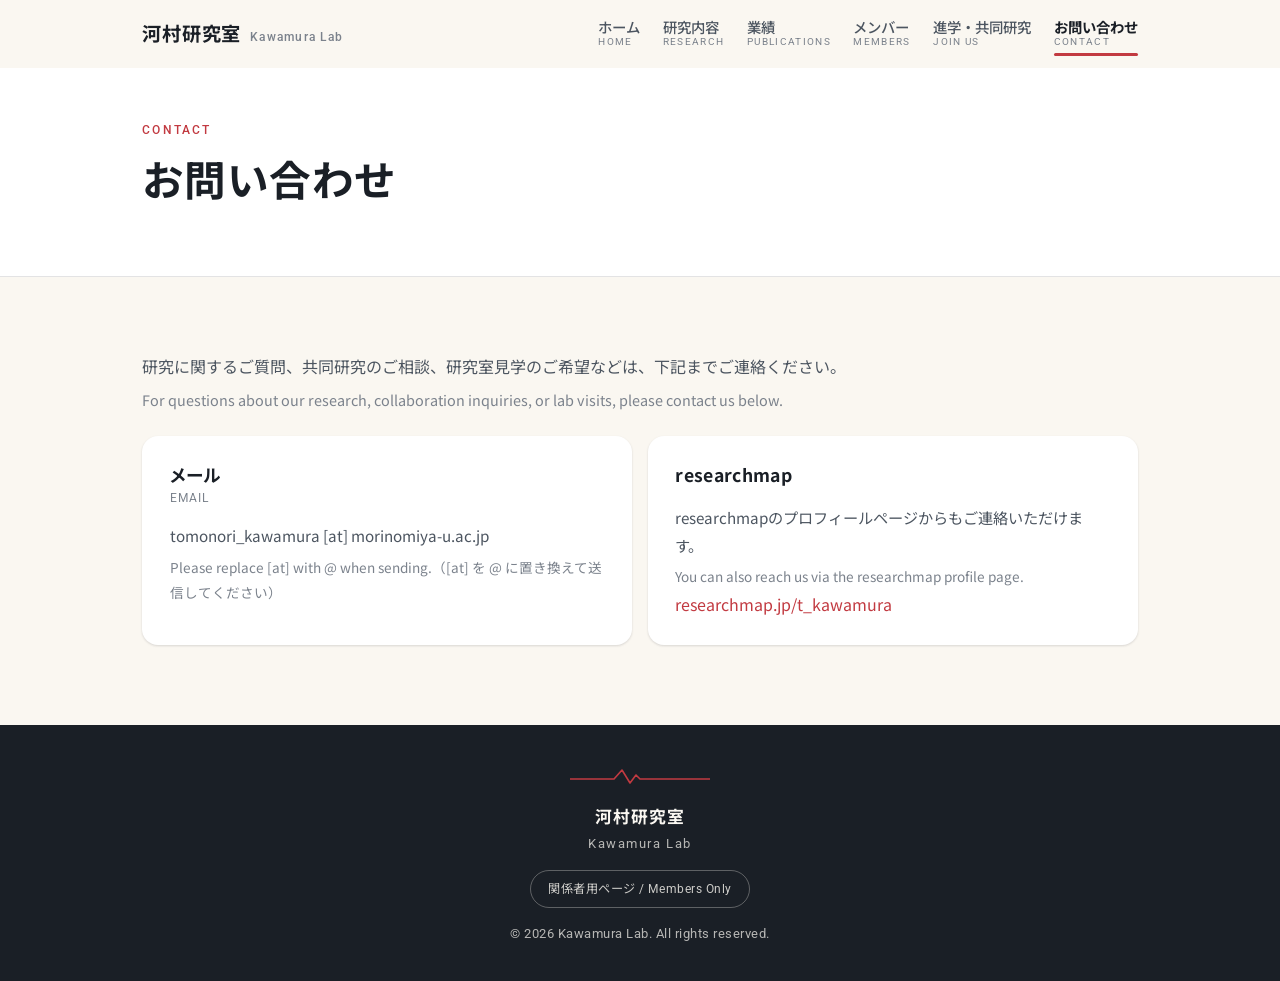
==== contact.html @ 12629606 "お問い合わせ先のメールアドレスを変更" ====
<!DOCTYPE html>
<html lang="ja">
<head>
  <meta charset="UTF-8">
  <meta name="viewport" content="width=device-width, initial-scale=1.0">
  <title>お問い合わせ | 河村研究室 Kawamura Lab</title>
  <meta name="description" content="河村研究室へのお問い合わせ。Contact information for Kawamura Lab.">
  <link rel="icon" type="image/svg+xml" href="assets/favicon.svg">
  <link rel="preconnect" href="https://fonts.googleapis.com">
  <link rel="preconnect" href="https://fonts.gstatic.com" crossorigin>
  <link href="https://fonts.googleapis.com/css2?family=Noto+Sans+JP:wght@400;500;700&family=Roboto:wght@400;500;700&display=swap" rel="stylesheet">
  <link rel="stylesheet" href="css/style.css">
  <script defer src="js/site.js"></script>
</head>
<body>

<header class="site-header">
  <div class="header-inner">
    <a class="brand" href="index.html">
      <span class="brand-ja">河村研究室</span>
      <span class="brand-en">Kawamura Lab</span>
    </a>
    <nav class="site-nav">
      <ul>
        <li><a href="index.html">ホーム<span class="nav-en">Home</span></a></li>
        <li><a href="research.html">研究内容<span class="nav-en">Research</span></a></li>
        <li><a href="publications.html">業績<span class="nav-en">Publications</span></a></li>
        <li><a href="members.html">メンバー<span class="nav-en">Members</span></a></li>
        <li><a href="join.html">進学・共同研究<span class="nav-en">Join Us</span></a></li>
        <li><a href="contact.html" class="active">お問い合わせ<span class="nav-en">Contact</span></a></li>
      </ul>
    </nav>
  </div>
</header>

<div class="page-title">
  <p class="page-en">Contact</p>
  <h1>お問い合わせ</h1>
  <svg class="beat" width="44" height="16" viewBox="0 0 44 16" aria-hidden="true">
    <polyline points="1,11 12,11 17,3 23,14 27,7 30,11 43,11" fill="none" stroke="currentColor" stroke-width="1.8" stroke-linecap="round" stroke-linejoin="round"/>
  </svg>
</div>

<main>

  <section class="section">
    <div class="reveal">
      <p class="ja">研究に関するご質問、共同研究のご相談、研究室見学のご希望などは、下記までご連絡ください。</p>
      <p class="en">For questions about our research, collaboration inquiries, or lab visits, please contact us below.</p>
    </div>

    <div class="duo stagger">
      <div>
        <h3>メール<span class="card-en">Email</span></h3>
        <p class="ja">tomonori_kawamura [at] morinomiya-u.ac.jp</p>
        <p class="en">Please replace [at] with @ when sending.（[at] を @ に置き換えて送信してください）</p>
      </div>
      <div>
        <h3>researchmap</h3>
        <p class="ja">researchmapのプロフィールページからもご連絡いただけます。</p>
        <p class="en">You can also reach us via the researchmap profile page.</p>
        <p><a href="https://researchmap.jp/t_kawamura" target="_blank" rel="noopener">researchmap.jp/t_kawamura</a></p>
      </div>
    </div>
  </section>

</main>

<footer class="site-footer">
  <svg class="f-ecg" width="140" height="20" viewBox="0 0 140 20" aria-hidden="true">
    <polyline points="0,13 44,13 52,4 60,17 66,9 70,13 140,13" fill="none" stroke="currentColor" stroke-width="1.6" stroke-linecap="round" stroke-linejoin="round"/>
  </svg>
  <div class="footer-name">河村研究室</div>
  <div class="footer-en">Kawamura Lab</div>
  <a class="footer-private" href="private.html">関係者用ページ / Members Only</a>
  <div>&copy; 2026 Kawamura Lab. All rights reserved.</div>
</footer>

</body>
</html>
---- css/style.css ----
/* ==========================================================
   Kawamura Lab — フラットマテリアルデザイン
   フォント: ゴシック体（Zen Kaku Gothic New / Noto Sans JP）
   配色は従来のまま（生成り紙色・墨色・紅）
   ========================================================== */

:root {
  /* ---- 配色（変更なし） ---- */
  --paper: #faf7f1;        /* ページ背景 */
  --surface: #ffffff;      /* カード面 */
  --surface-2: #f3efe6;    /* 一段沈んだ面 */
  --ink: #1a1f26;          /* 基本の文字 */
  --ink-2: #4c5560;        /* 二次テキスト */
  --mute: #7b828c;         /* 英語併記・キャプション */
  --line: rgba(26, 31, 38, 0.12);
  --beni: #c23a41;         /* アクセント（紅） */
  --beni-soft: rgba(194, 58, 65, 0.08);
  --on-beni: #ffffff;
  --maxw: 1040px;

  /* ---- 書体（ヒラギノ角ゴシック優先。Windows等では Noto Sans JP / Roboto に自動でフォールバック） ---- */
  --gothic: "Hiragino Kaku Gothic ProN", "Hiragino Sans", "Noto Sans JP", "Yu Gothic Medium", "Yu Gothic", "Meiryo", sans-serif;
  --body: "Hiragino Kaku Gothic ProN", "Hiragino Sans", "Noto Sans JP", "Yu Gothic", "Meiryo", sans-serif;
  --latin: "Hiragino Kaku Gothic ProN", "Hiragino Sans", "Roboto", "Noto Sans JP", sans-serif;

  /* ---- 角丸 ---- */
  --r-s: 8px;
  --r-m: 12px;
  --r-l: 16px;
  --r-full: 999px;

  /* ---- エレベーション（影） ---- */
  --e1: 0 1px 2px rgba(26, 31, 38, 0.07), 0 1px 3px rgba(26, 31, 38, 0.08);
  --e2: 0 2px 6px rgba(26, 31, 38, 0.09), 0 1px 2px rgba(26, 31, 38, 0.06);
  --e3: 0 8px 20px rgba(26, 31, 38, 0.12), 0 2px 6px rgba(26, 31, 38, 0.07);

  /* ---- モーション ---- */
  --ease: cubic-bezier(0.2, 0, 0, 1);
  --ease-out: cubic-bezier(0, 0, 0, 1);
  --d1: 0.18s;
  --d2: 0.3s;
  --d3: 0.45s;
}

* { margin: 0; padding: 0; box-sizing: border-box; }

html { scroll-behavior: smooth; color-scheme: light dark; }

body {
  font-family: var(--body);
  color: var(--ink);
  background: var(--paper);
  line-height: 1.85;
  font-size: 16px;
  -webkit-font-smoothing: antialiased;
}

img { max-width: 100%; display: block; }

a { color: var(--beni); text-decoration: none; }
a:hover { text-decoration: underline; text-underline-offset: 4px; }

::selection { background: var(--beni); color: var(--on-beni); }

h1, h2, h3 {
  font-family: var(--gothic);
  font-weight: 700;
  font-feature-settings: "palt" 1;
  letter-spacing: 0.02em;
  line-height: 1.5;
}

/* 英語ラベル（小さな大文字ラベル） */
.label-en {
  font-family: var(--latin);
  font-size: 0.7rem;
  font-weight: 500;
  letter-spacing: 0.14em;
  text-transform: uppercase;
  color: var(--mute);
}

/* ==========================================================
   モーション
   ========================================================== */

/* 画面内に入ったら浮き上がる */
html.js .reveal {
  opacity: 0;
  transform: translateY(18px);
  transition: opacity 0.6s var(--ease), transform 0.6s var(--ease);
}
html.js .reveal.on { opacity: 1; transform: none; }

/* 子要素を順番に表示（遅延はJSが設定） */
html.js .stagger > * {
  opacity: 0;
  transform: translateY(18px);
  transition: opacity 0.55s var(--ease), transform 0.55s var(--ease);
}
html.js .stagger.on > * { opacity: 1; transform: none; }

/* リップル（クリック時の波紋） */
.ripple-host { position: relative; overflow: hidden; }
.ripple {
  position: absolute;
  border-radius: 50%;
  background: currentColor;
  opacity: 0.16;
  transform: scale(0);
  pointer-events: none;
  animation: ripple 0.6s var(--ease-out) forwards;
}
@keyframes ripple { to { transform: scale(2.6); opacity: 0; } }

@keyframes rise { from { opacity: 0; transform: translateY(20px); } to { opacity: 1; transform: none; } }
@keyframes fade { from { opacity: 0; } to { opacity: 1; } }
@keyframes pop { 0% { transform: scale(0.7); opacity: 0; } 60% { transform: scale(1.06); } 100% { transform: scale(1); opacity: 1; } }
@keyframes shake {
  10%, 90% { transform: translateX(-2px); }
  20%, 80% { transform: translateX(4px); }
  30%, 50%, 70% { transform: translateX(-7px); }
  40%, 60% { transform: translateX(7px); }
}

@media (prefers-reduced-motion: reduce) {
  html { scroll-behavior: auto; }
  html.js .reveal, html.js .stagger > * { opacity: 1; transform: none; transition: none; }
  .ecg-path { animation: none !important; stroke-dashoffset: 0 !important; }
  .ecg-dot { animation: none !important; opacity: 1 !important; }
  .ecg-ring { display: none; }
  .ripple { display: none; }
  *, *::before, *::after { animation-duration: 0.001s !important; }
}

/* ==========================================================
   アプリバー（ヘッダー）
   ========================================================== */
.site-header {
  position: sticky;
  top: 0;
  z-index: 100;
  background: var(--paper);
  transition: box-shadow var(--d2) var(--ease), background var(--d2) var(--ease);
}
.site-header.scrolled {
  box-shadow: var(--e2);
  background: color-mix(in srgb, var(--paper) 94%, transparent);
  backdrop-filter: blur(10px);
  -webkit-backdrop-filter: blur(10px);
}

.header-inner {
  max-width: var(--maxw);
  margin: 0 auto;
  padding: 0.8rem 1.4rem;
  display: flex;
  align-items: center;
  justify-content: space-between;
  gap: 1rem;
  flex-wrap: wrap;
}

.brand { display: flex; align-items: baseline; gap: 0.55rem; text-decoration: none; }
.brand:hover { text-decoration: none; }
.brand .brand-ja {
  font-family: var(--gothic);
  font-weight: 700;
  font-size: 1.2rem;
  color: var(--ink);
  letter-spacing: 0.04em;
}
.brand .brand-en {
  font-family: var(--latin);
  font-size: 0.78rem;
  font-weight: 500;
  letter-spacing: 0.1em;
  color: var(--mute);
}

.site-nav ul { display: flex; gap: 1.4rem; list-style: none; flex-wrap: wrap; }

.site-nav a {
  position: relative;
  display: block;
  color: var(--ink-2);
  font-size: 0.9rem;
  font-weight: 500;
  text-decoration: none;
  line-height: 1.35;
  padding: 0.25rem 0 0.4rem;
}
.site-nav a .nav-en {
  display: block;
  font-family: var(--latin);
  font-size: 0.6rem;
  font-weight: 400;
  color: var(--mute);
  letter-spacing: 0.14em;
  text-transform: uppercase;
}
.site-nav a::after {
  content: "";
  position: absolute;
  left: 0; right: 0; bottom: 0;
  height: 2.5px;
  border-radius: 2px;
  background: var(--beni);
  transform: scaleX(0);
  transition: transform var(--d2) var(--ease);
}
.site-nav a:hover { color: var(--beni); }
.site-nav a:hover::after { transform: scaleX(1); }
.site-nav a.active { color: var(--ink); font-weight: 700; }
.site-nav a.active::after { transform: scaleX(1); }

/* ==========================================================
   ヒーロー（トップページ）
   ========================================================== */
.hero {
  max-width: var(--maxw);
  margin: 0 auto;
  padding: 5rem 1.4rem 0;
}

.hero-kicker {
  font-family: var(--latin);
  font-size: 0.75rem;
  font-weight: 500;
  letter-spacing: 0.2em;
  text-transform: uppercase;
  color: var(--beni);
}

.hero h1 {
  font-size: clamp(2.4rem, 6.5vw, 4rem);
  line-height: 1.25;
  margin-top: 1.2rem;
  letter-spacing: 0.04em;
}

.hero .hero-echo {
  font-family: var(--latin);
  font-size: clamp(1rem, 2vw, 1.2rem);
  font-weight: 500;
  letter-spacing: 0.08em;
  color: var(--mute);
  margin-top: 0.5rem;
}

.hero .lead-ja { max-width: 42em; margin-top: 2rem; font-size: 1.02rem; color: var(--ink-2); }
.hero .lead-en { max-width: 46em; margin-top: 0.5rem; font-size: 0.9rem; color: var(--mute); }

/* 心電図ライン */
.ecg-wrap { max-width: var(--maxw); margin: 3rem auto 0; padding: 0 1.4rem; }
.ecg { width: 100%; height: auto; display: block; }
.ecg-path {
  stroke: var(--beni);
  stroke-width: 2.4;
  fill: none;
  stroke-linecap: round;
  stroke-linejoin: round;
  stroke-dasharray: 1;
  stroke-dashoffset: 1;
  animation: ecg-draw 2.8s cubic-bezier(0.4, 0, 0.2, 1) 0.5s forwards;
}
@keyframes ecg-draw { to { stroke-dashoffset: 0; } }
.ecg-dot { fill: var(--beni); opacity: 0; animation: fade 0.5s ease 3.2s forwards; }
.ecg-ring {
  fill: none;
  stroke: var(--beni);
  stroke-width: 1.5;
  opacity: 0;
  animation: ring 2s ease-out 3.5s infinite;
}
@keyframes ring {
  0% { r: 4; opacity: 0.5; }
  70% { r: 16; opacity: 0; }
  100% { r: 16; opacity: 0; }
}

/* ==========================================================
   下層ページのタイトル
   ========================================================== */
.page-title {
  background: var(--surface);
  border-bottom: 1px solid var(--line);
}
.page-title > * { max-width: var(--maxw); margin-left: auto; margin-right: auto; padding-left: 1.4rem; padding-right: 1.4rem; }
.page-title .page-en {
  font-family: var(--latin);
  font-size: 0.72rem;
  font-weight: 500;
  letter-spacing: 0.18em;
  text-transform: uppercase;
  color: var(--beni);
  padding-top: 3.2rem;
  animation: fade 0.6s var(--ease) both;
}
.page-title h1 {
  font-size: clamp(1.8rem, 4.5vw, 2.6rem);
  margin-top: 0.4rem;
  animation: rise 0.6s var(--ease) 0.06s both;
}
.page-title .beat { padding-bottom: 2.6rem; padding-top: 1rem; animation: fade 0.6s var(--ease) 0.18s both; }

/* ==========================================================
   共通レイアウト
   ========================================================== */
main { max-width: var(--maxw); margin: 0 auto; padding: 0 1.4rem 5rem; }

.section { padding-top: 3.8rem; }

.sec-head { margin-bottom: 1.6rem; }
.sec-head .beat { display: block; }
.sec-head h2 { font-size: 1.5rem; margin-top: 0.6rem; }
.sec-head .sec-en {
  display: block;
  font-family: var(--latin);
  font-size: 0.72rem;
  font-weight: 500;
  letter-spacing: 0.14em;
  text-transform: uppercase;
  color: var(--mute);
  margin-top: 0.2rem;
}

.beat { color: var(--beni); }

/* 見出し左・本文右の2カラム */
.split { display: grid; grid-template-columns: 260px 1fr; gap: 2.4rem; align-items: start; }
.split .sec-head { margin-bottom: 0; }

/* 日英併記: .ja の直後に .en */
p.en, li .en, .en { color: var(--mute); font-size: 0.9em; }
p.ja + p.en { margin-top: 0.35rem; }
p.ja { margin-top: 0.9rem; color: var(--ink-2); }

/* ==========================================================
   マテリアルカード
   ========================================================== */
.m-card, .topic, .duo > div, .profile, .feature-list li {
  background: var(--surface);
  border-radius: var(--r-l);
  box-shadow: var(--e1);
  transition: box-shadow var(--d2) var(--ease), transform var(--d2) var(--ease);
}

/* ---- 番号付きカードリスト（ホーム） ---- */
.feature-list { list-style: none; counter-reset: feat; display: grid; gap: 1rem; }
.feature-list li { overflow: hidden; }
.feature-list li:hover { box-shadow: var(--e3); transform: translateY(-3px); }
.feature-list a {
  display: grid;
  grid-template-columns: 3.6rem 1fr auto;
  gap: 1.2rem;
  align-items: start;
  padding: 1.5rem 1.6rem;
  color: inherit;
  text-decoration: none;
}
.feature-list a:hover { text-decoration: none; }
.feature-list a::before {
  counter-increment: feat;
  content: counter(feat, decimal-leading-zero);
  font-family: var(--latin);
  font-size: 1.6rem;
  font-weight: 500;
  line-height: 1;
  color: var(--beni);
}
.feature-list h3 { font-size: 1.1rem; }
.feature-list .card-en {
  display: block;
  font-family: var(--latin);
  font-size: 0.72rem;
  font-weight: 400;
  letter-spacing: 0.1em;
  text-transform: uppercase;
  color: var(--mute);
  margin-top: 0.1rem;
}
.feature-list p.ja { font-size: 0.92rem; margin-top: 0.6rem; }
.feature-list p.en { font-size: 0.83rem; }
.feature-list .go {
  align-self: center;
  color: var(--mute);
  font-size: 1.2rem;
  transition: transform var(--d2) var(--ease), color var(--d2) var(--ease);
}
.feature-list li:hover .go { transform: translateX(6px); color: var(--beni); }

/* ---- お知らせ ---- */
.news-list { list-style: none; display: grid; gap: 0.7rem; }
.news-list li {
  display: grid;
  grid-template-columns: 8em 1fr;
  gap: 1.2rem;
  padding: 1.1rem 1.4rem;
  background: var(--surface);
  border-radius: var(--r-m);
  box-shadow: var(--e1);
  transition: box-shadow var(--d2) var(--ease);
}
.news-list li:hover { box-shadow: var(--e2); }
.news-list time {
  font-family: var(--latin);
  font-weight: 500;
  color: var(--beni);
  font-size: 0.92rem;
  font-variant-numeric: tabular-nums;
}
.news-list .news-body .ja { display: block; }
.news-list .news-body .en { display: block; font-size: 0.85em; }

/* ---- 研究テーマ ---- */
.topic { position: relative; padding: 1.9rem 1.9rem 2rem; margin-top: 1.2rem; overflow: hidden; }
.topic:hover { box-shadow: var(--e2); }
.topic .topic-num {
  position: absolute;
  top: 1.1rem;
  right: 1.4rem;
  font-family: var(--latin);
  font-size: 2.6rem;
  font-weight: 500;
  line-height: 1;
  color: var(--beni-soft);
  user-select: none;
}
.topic h3 { font-size: 1.22rem; max-width: 30em; padding-right: 3.4rem; }
.topic .topic-en {
  display: block;
  font-family: var(--latin);
  font-size: 0.74rem;
  font-weight: 400;
  letter-spacing: 0.1em;
  text-transform: uppercase;
  color: var(--mute);
  margin-top: 0.2rem;
}
.topic p.ja { max-width: 44em; }
.topic p.en { max-width: 48em; font-size: 0.86rem; }

/* ---- 業績リスト ---- */
.pub-list { list-style: none; counter-reset: pub; display: grid; gap: 0.7rem; }
.pub-list li {
  position: relative;
  padding: 1.2rem 1.4rem 1.2rem 3.6rem;
  background: var(--surface);
  border-radius: var(--r-m);
  box-shadow: var(--e1);
  font-size: 0.94rem;
  transition: box-shadow var(--d2) var(--ease);
}
.pub-list li:hover { box-shadow: var(--e2); }
.pub-list li::before {
  counter-increment: pub;
  content: counter(pub, decimal-leading-zero);
  position: absolute;
  left: 1.3rem;
  top: 1.25rem;
  font-family: var(--latin);
  font-size: 1rem;
  font-weight: 500;
  color: var(--beni);
}
.pub-list .authors { color: var(--ink-2); }
.pub-list .authors .me { font-weight: 700; color: var(--ink); }
.pub-list .title { display: block; font-weight: 700; margin: 0.15rem 0; }
.pub-list .journal { color: var(--ink-2); }
.pub-list .year { color: var(--mute); font-family: var(--latin); font-variant-numeric: tabular-nums; }
.pub-list .doi {
  display: inline-block;
  margin-left: 0.4em;
  padding: 0.05em 0.5em;
  border: 1px solid var(--line);
  border-radius: var(--r-s);
  color: var(--mute);
  font-size: 0.74rem;
  letter-spacing: 0.06em;
  text-decoration: none;
  transition: background var(--d1) var(--ease), color var(--d1) var(--ease), border-color var(--d1) var(--ease);
}
.pub-list .doi:hover { background: var(--beni); border-color: var(--beni); color: var(--on-beni); text-decoration: none; }

/* researchmapとの同期状況 */
.sync-note {
  margin-top: 2.2rem;
  padding-left: 1.5rem;
  position: relative;
  font-size: 0.8rem;
  color: var(--mute);
}
.sync-note::before {
  content: "";
  position: absolute;
  left: 0;
  top: 0.72em;
  width: 8px;
  height: 8px;
  border-radius: 50%;
  background: var(--beni);
}

/* ---- 受賞 ---- */
.award-list { list-style: none; display: grid; gap: 0.7rem; }
.award-list li {
  display: grid;
  grid-template-columns: 7em 1fr;
  gap: 1.2rem;
  padding: 1.1rem 1.4rem;
  background: var(--surface);
  border-radius: var(--r-m);
  box-shadow: var(--e1);
  transition: box-shadow var(--d2) var(--ease);
}
.award-list li:hover { box-shadow: var(--e2); }
.award-list time {
  font-family: var(--latin);
  font-weight: 500;
  color: var(--beni);
  font-size: 0.92rem;
}
.award-list .ja { display: block; }
.award-list .en { display: block; font-size: 0.85em; }

/* ---- プロフィール ---- */
.profile {
  display: grid;
  grid-template-columns: 140px 1fr;
  gap: 2rem;
  align-items: start;
  padding: 2rem;
}
.profile .avatar {
  width: 120px;
  height: 120px;
  border-radius: 50%;
  background: var(--beni);
  color: var(--on-beni);
  display: flex;
  align-items: center;
  justify-content: center;
  font-family: var(--gothic);
  font-size: 3rem;
  font-weight: 700;
  box-shadow: var(--e2);
}
.profile h3 { font-size: 1.55rem; }
.profile .name-en {
  font-family: var(--latin);
  color: var(--mute);
  font-size: 0.92rem;
  font-weight: 500;
  letter-spacing: 0.05em;
}
.profile .role { margin-top: 0.5rem; font-size: 0.95rem; }

.def-list { margin-top: 1.2rem; }
.def-list dt {
  font-weight: 700;
  font-size: 0.94rem;
  margin-top: 1rem;
  padding-top: 1rem;
  border-top: 1px solid var(--line);
}
.def-list dt .en {
  font-family: var(--latin);
  font-weight: 400;
  margin-left: 0.6em;
  font-size: 0.8em;
  letter-spacing: 0.08em;
  text-transform: uppercase;
}
.def-list dd { font-size: 0.92rem; color: var(--ink-2); }

/* ---- 2カラム ---- */
.duo { display: grid; grid-template-columns: 1fr 1fr; gap: 1rem; margin-top: 1.4rem; }
.duo > div { padding: 1.6rem 1.7rem; }
.duo > div:hover { box-shadow: var(--e2); }
.duo h3 { font-size: 1.1rem; }
.duo .card-en {
  display: block;
  font-family: var(--latin);
  font-size: 0.72rem;
  font-weight: 400;
  letter-spacing: 0.1em;
  text-transform: uppercase;
  color: var(--mute);
  margin-top: 0.1rem;
}
.duo p.ja { font-size: 0.95rem; }
.duo p.en { font-size: 0.85rem; }

/* ---- リンクリスト ---- */
.link-list { list-style: none; display: grid; gap: 0.6rem; margin-top: 0.8rem; }
.link-list li {
  padding: 0.9rem 1.3rem;
  background: var(--surface);
  border-radius: var(--r-m);
  box-shadow: var(--e1);
  font-size: 0.94rem;
  transition: box-shadow var(--d2) var(--ease);
}
.link-list li:hover { box-shadow: var(--e2); }

/* ---- 注意書き ---- */
.notice {
  background: var(--beni-soft);
  border-radius: var(--r-m);
  border-left: 4px solid var(--beni);
  padding: 1.3rem 1.5rem;
  margin-top: 2rem;
}
.notice p.ja { margin-top: 0; }

/* ==========================================================
   ボタン
   ========================================================== */
.btn, .m-btn {
  display: inline-flex;
  align-items: center;
  gap: 0.5em;
  margin-top: 1.6rem;
  padding: 0.75rem 1.7rem;
  border: 0;
  border-radius: var(--r-full);
  background: var(--beni);
  color: var(--on-beni);
  font-family: var(--body);
  font-size: 0.92rem;
  font-weight: 500;
  letter-spacing: 0.04em;
  text-decoration: none;
  cursor: pointer;
  box-shadow: var(--e1);
  transition: box-shadow var(--d2) var(--ease), transform var(--d2) var(--ease), filter var(--d2) var(--ease);
}
.btn::after { content: "→"; transition: transform var(--d2) var(--ease); }
.btn:hover, .m-btn:hover {
  text-decoration: none;
  box-shadow: var(--e3);
  transform: translateY(-2px);
  filter: brightness(1.06);
}
.btn:hover::after { transform: translateX(5px); }
.btn:active, .m-btn:active { transform: translateY(0); box-shadow: var(--e1); }

/* ==========================================================
   FAB（ページ上部へ戻る・JSが生成）
   ========================================================== */
.fab {
  position: fixed;
  right: 1.3rem;
  bottom: 1.3rem;
  z-index: 90;
  width: 52px;
  height: 52px;
  border: 0;
  border-radius: var(--r-l);
  background: var(--beni);
  color: var(--on-beni);
  box-shadow: var(--e3);
  cursor: pointer;
  display: grid;
  place-items: center;
  transform: scale(0);
  transition: transform var(--d2) var(--ease), filter var(--d1) var(--ease);
  overflow: hidden;
}
.fab.show { transform: scale(1); }
.fab:hover { filter: brightness(1.08); }

/* ==========================================================
   パスワード保護ページ
   ========================================================== */
.lock-card {
  max-width: 460px;
  margin: 3rem auto 0;
  padding: 2.4rem 2rem 2.2rem;
  text-align: center;
  animation: pop 0.5s var(--ease) both;
}
.lock-card .lock-icon {
  width: 60px;
  height: 60px;
  margin: 0 auto 1.2rem;
  border-radius: 50%;
  background: var(--beni-soft);
  color: var(--beni);
  display: grid;
  place-items: center;
  transition: background var(--d2) var(--ease), transform var(--d2) var(--ease);
}
.lock-card.unlocked .lock-icon { background: var(--beni); color: var(--on-beni); transform: scale(1.08); }
.lock-card h2 { font-size: 1.15rem; }
.lock-card .lock-en {
  display: block;
  font-family: var(--latin);
  font-size: 0.7rem;
  font-weight: 500;
  letter-spacing: 0.14em;
  text-transform: uppercase;
  color: var(--mute);
  margin-top: 0.2rem;
}
.lock-card p.ja { font-size: 0.9rem; }
.lock-card p.en { font-size: 0.82rem; }
.lock-card.shake { animation: shake 0.5s; }

.field { position: relative; margin-top: 1.6rem; }
.field input {
  width: 100%;
  padding: 1rem 0.9rem;
  border: 1px solid var(--line);
  border-radius: var(--r-s);
  background: transparent;
  font-family: var(--body);
  font-size: 1rem;
  color: var(--ink);
  transition: border-color var(--d1) var(--ease), box-shadow var(--d1) var(--ease);
}
.field input:focus { outline: none; border-color: var(--beni); box-shadow: inset 0 0 0 1px var(--beni); }
.field label {
  position: absolute;
  left: 0.7rem;
  top: 0.95rem;
  padding: 0 0.35rem;
  background: var(--surface);
  color: var(--mute);
  font-size: 0.95rem;
  pointer-events: none;
  transition: top var(--d1) var(--ease), font-size var(--d1) var(--ease), color var(--d1) var(--ease);
}
.field input:focus + label,
.field input:not(:placeholder-shown) + label {
  top: -0.62rem;
  font-size: 0.72rem;
  color: var(--beni);
}
.lock-err {
  margin-top: 0.9rem;
  color: var(--beni);
  font-size: 0.85rem;
  font-weight: 500;
}
.lock-note { margin-top: 1.4rem; font-size: 0.78rem; color: var(--mute); }

#secret { animation: rise 0.6s var(--ease) both; }

/* ==========================================================
   フッター
   ========================================================== */
.site-footer {
  background: var(--ink);
  color: color-mix(in srgb, var(--paper) 70%, transparent);
  text-align: center;
  padding: 2.6rem 1.4rem 2.2rem;
  font-family: var(--latin);
  font-size: 0.8rem;
  letter-spacing: 0.04em;
}
.site-footer .f-ecg { color: var(--beni); margin: 0 auto 0.9rem; display: block; }
.site-footer .footer-name {
  font-family: var(--gothic);
  font-weight: 700;
  color: var(--paper);
  font-size: 1.05rem;
  letter-spacing: 0.06em;
}
.site-footer .footer-en { font-size: 0.82rem; letter-spacing: 0.12em; margin-bottom: 0.9rem; }
.site-footer .footer-private {
  display: inline-block;
  margin-bottom: 0.9rem;
  padding: 0.4rem 1.1rem;
  border: 1px solid color-mix(in srgb, var(--paper) 30%, transparent);
  border-radius: var(--r-full);
  color: color-mix(in srgb, var(--paper) 80%, transparent);
  font-size: 0.76rem;
  text-decoration: none;
  transition: background var(--d2) var(--ease), color var(--d2) var(--ease);
}
.site-footer .footer-private:hover { background: var(--beni); color: #fff; border-color: var(--beni); text-decoration: none; }

/* ==========================================================
   ダークモード
   ========================================================== */
@media (prefers-color-scheme: dark) {
  :root {
    --paper: #12161b;
    --surface: #1b2027;
    --surface-2: #232931;
    --ink: #e9e4da;
    --ink-2: #b6bdc5;
    --mute: #868e98;
    --line: rgba(233, 228, 218, 0.14);
    --beni: #e0565e;
    --beni-soft: rgba(224, 86, 94, 0.13);
    --on-beni: #1a1013;
    --e1: 0 1px 2px rgba(0, 0, 0, 0.4), 0 1px 3px rgba(0, 0, 0, 0.3);
    --e2: 0 2px 6px rgba(0, 0, 0, 0.45), 0 1px 2px rgba(0, 0, 0, 0.3);
    --e3: 0 8px 20px rgba(0, 0, 0, 0.5), 0 2px 6px rgba(0, 0, 0, 0.35);
  }
  .site-footer { background: #0c0f13; }
}

/* ==========================================================
   レスポンシブ
   ========================================================== */
@media (max-width: 900px) {
  .split { grid-template-columns: 1fr; gap: 1.1rem; }
}

@media (max-width: 640px) {
  .hero { padding-top: 3.4rem; }
  .header-inner { justify-content: center; }
  .site-nav ul { gap: 1rem; justify-content: center; }
  .feature-list a { grid-template-columns: 2.8rem 1fr; padding: 1.3rem 1.2rem; }
  .feature-list .go { display: none; }
  .news-list li, .award-list li { grid-template-columns: 1fr; gap: 0.2rem; }
  .profile { grid-template-columns: 1fr; gap: 1.3rem; padding: 1.6rem; }
  .profile .avatar { margin: 0 auto; }
  .duo { grid-template-columns: 1fr; }
  .topic { padding: 1.5rem 1.3rem 1.6rem; }
  .topic .topic-num { font-size: 2rem; top: 0.9rem; right: 1rem; }
  .pub-list li { padding: 1.1rem 1.2rem 1.1rem 3.2rem; }
  .pub-list li::before { left: 1.1rem; }
  .fab { right: 1rem; bottom: 1rem; }
}
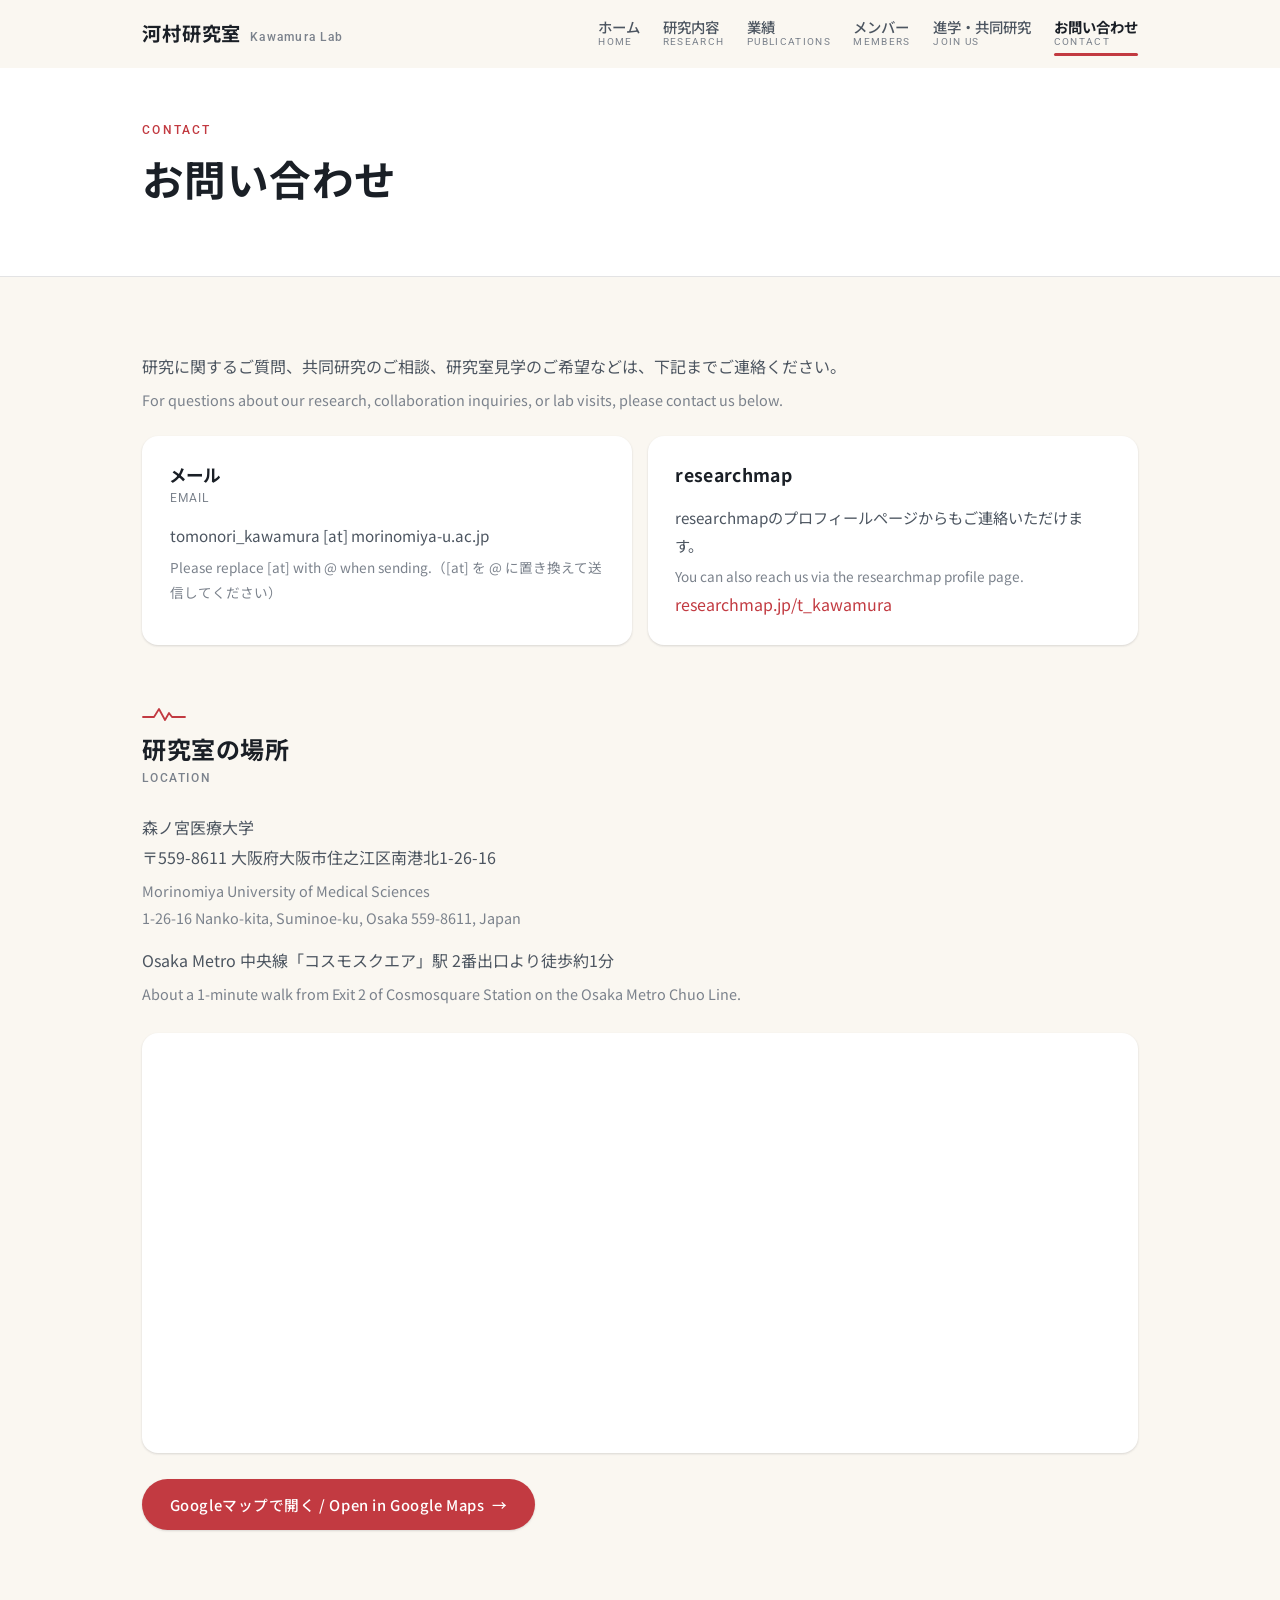
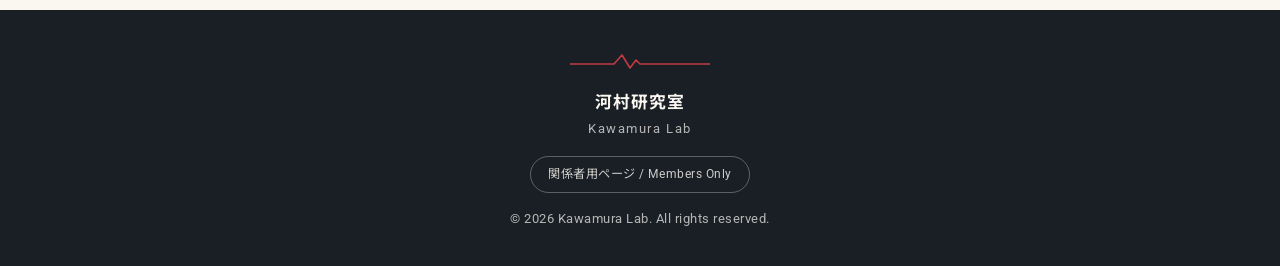
==== commit d775b00f: "所属機関を明記・お問い合わせに研究室の場所と地図を追加・関係者用ページのパスワードを変更" ====
--- a/contact.html
+++ b/contact.html
@@ -3,7 +3,7 @@
 <head>
   <meta charset="UTF-8">
   <meta name="viewport" content="width=device-width, initial-scale=1.0">
-  <title>お問い合わせ | 河村研究室 Kawamura Lab</title>
+  <title>お問い合わせ | 河村研究室（森ノ宮医療大学） Kawamura Lab</title>
   <meta name="description" content="河村研究室へのお問い合わせ。Contact information for Kawamura Lab.">
   <link rel="icon" type="image/svg+xml" href="assets/favicon.svg">
   <link rel="preconnect" href="https://fonts.googleapis.com">
@@ -64,6 +64,28 @@
     </div>
   </section>
 
+  <section class="section" id="access">
+    <div class="sec-head reveal">
+    <svg class="beat" width="44" height="16" viewBox="0 0 44 16" aria-hidden="true">
+      <polyline points="1,11 12,11 17,3 23,14 27,7 30,11 43,11" fill="none" stroke="currentColor" stroke-width="1.8" stroke-linecap="round" stroke-linejoin="round"/>
+    </svg>
+      <h2>研究室の場所<span class="sec-en">Location</span></h2>
+    </div>
+    <div class="reveal">
+      <p class="ja">森ノ宮医療大学<br>〒559-8611 大阪府大阪市住之江区南港北1-26-16</p>
+      <p class="en">Morinomiya University of Medical Sciences<br>1-26-16 Nanko-kita, Suminoe-ku, Osaka 559-8611, Japan</p>
+      <p class="ja">Osaka Metro 中央線「コスモスクエア」駅 2番出口より徒歩約1分</p>
+      <p class="en">About a 1-minute walk from Exit 2 of Cosmosquare Station on the Osaka Metro Chuo Line.</p>
+    </div>
+    <div class="map-frame reveal">
+      <iframe
+        src="https://maps.google.com/maps?q=%E6%A3%AE%E3%83%8E%E5%AE%AE%E5%8C%BB%E7%99%82%E5%A4%A7%E5%AD%A6&amp;hl=ja&amp;z=16&amp;output=embed"
+        title="森ノ宮医療大学周辺の地図 / Map around Morinomiya University of Medical Sciences"
+        loading="lazy" referrerpolicy="no-referrer-when-downgrade" allowfullscreen></iframe>
+    </div>
+    <a class="btn reveal" href="https://www.google.com/maps/search/?api=1&amp;query=%E6%A3%AE%E3%83%8E%E5%AE%AE%E5%8C%BB%E7%99%82%E5%A4%A7%E5%AD%A6" target="_blank" rel="noopener">Googleマップで開く / Open in Google Maps</a>
+  </section>
+
 </main>
 
 <footer class="site-footer">
--- a/css/style.css
+++ b/css/style.css
@@ -246,6 +246,24 @@
   letter-spacing: 0.08em;
   color: var(--mute);
   margin-top: 0.5rem;
+}
+
+.hero .hero-affil {
+  margin-top: 1.1rem;
+  font-size: 0.98rem;
+  font-weight: 500;
+  letter-spacing: 0.02em;
+  color: var(--ink-2);
+}
+
+.hero .hero-affil .hero-affil-en {
+  display: block;
+  margin-top: 0.15rem;
+  font-family: var(--latin);
+  font-size: 0.8rem;
+  font-weight: 400;
+  letter-spacing: 0.03em;
+  color: var(--mute);
 }
 
 .hero .lead-ja { max-width: 42em; margin-top: 2rem; font-size: 1.02rem; color: var(--ink-2); }
@@ -827,3 +845,28 @@
   .pub-list li::before { left: 1.1rem; }
   .fab { right: 1rem; bottom: 1rem; }
 }
+
+/* ==========================================================
+   地図（お問い合わせページ）
+   ========================================================== */
+.map-frame {
+  margin-top: 1.6rem;
+  border-radius: var(--r-l);
+  overflow: hidden;
+  background: var(--surface);
+  box-shadow: var(--e1);
+  transition: box-shadow 0.3s cubic-bezier(0.2, 0, 0, 1);
+}
+
+.map-frame:hover { box-shadow: var(--e2); }
+
+.map-frame iframe {
+  display: block;
+  width: 100%;
+  height: 420px;
+  border: 0;
+}
+
+@media (max-width: 700px) {
+  .map-frame iframe { height: 300px; }
+}
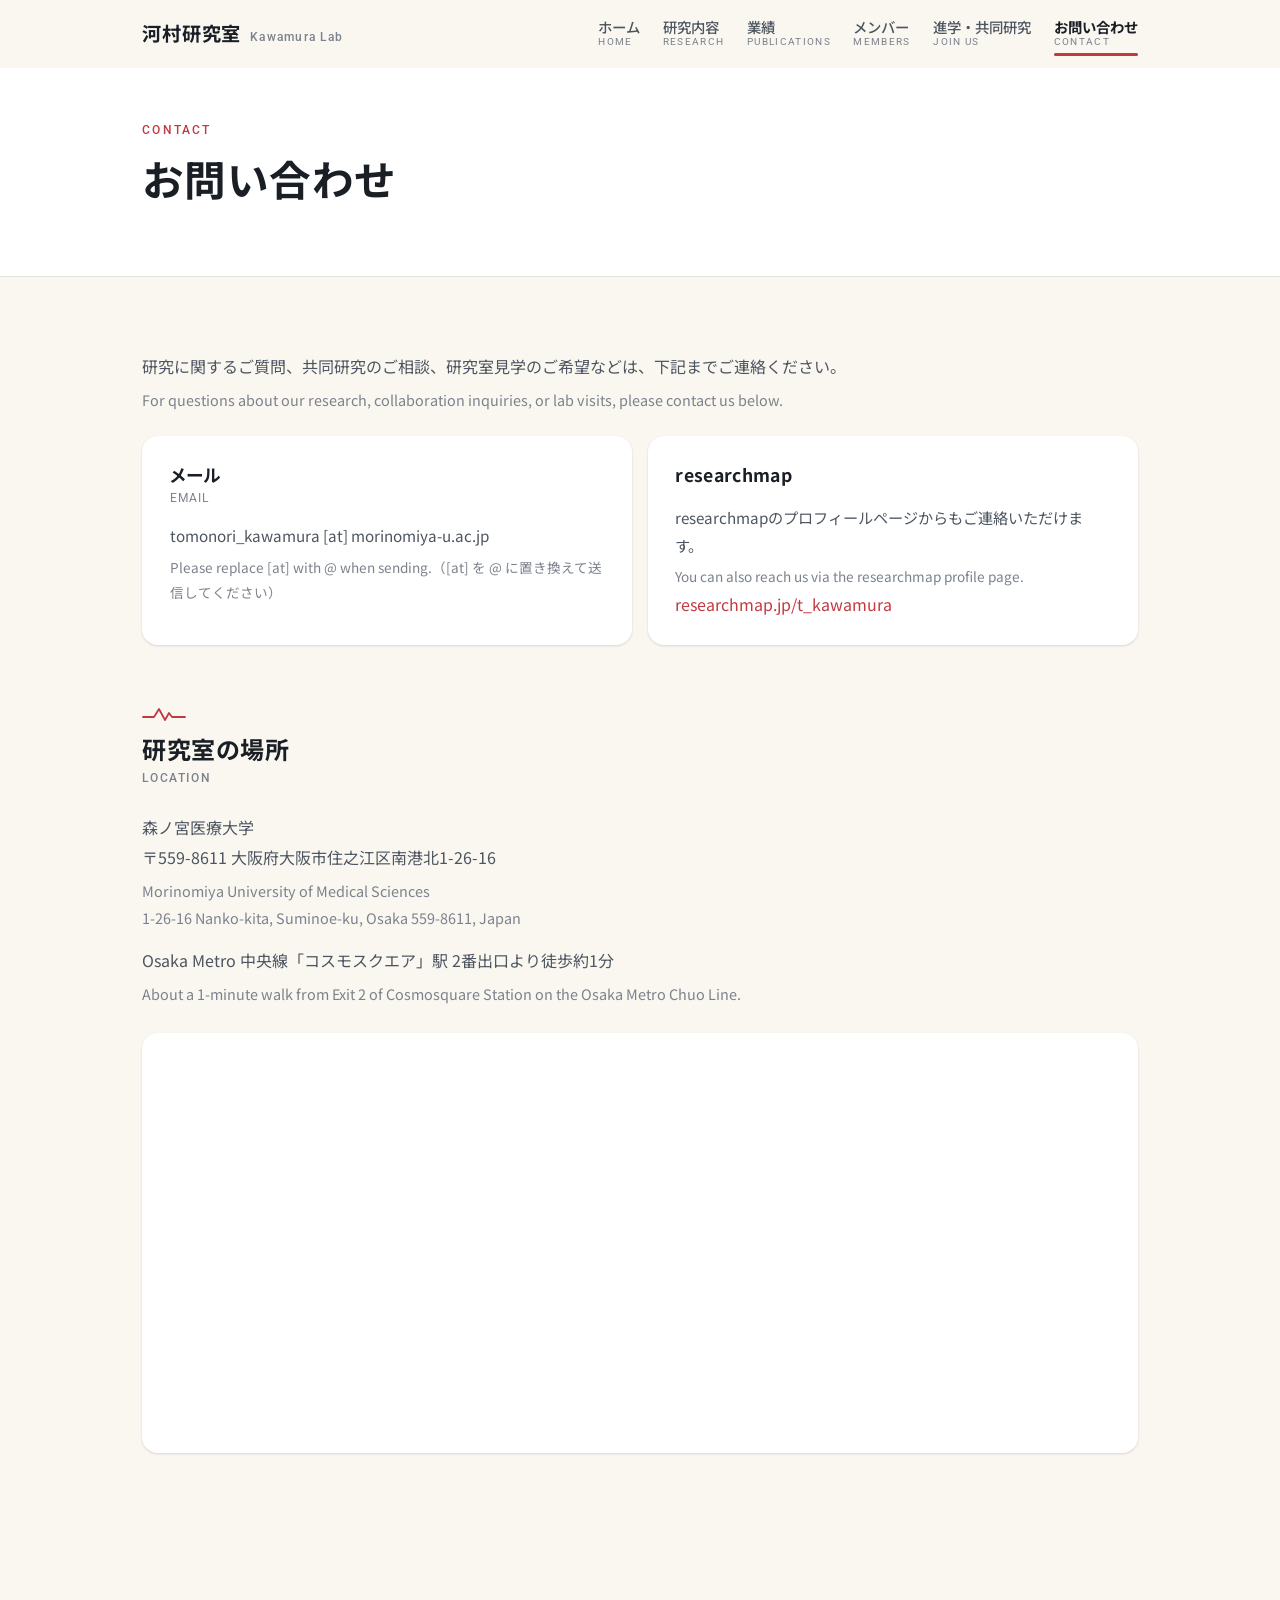
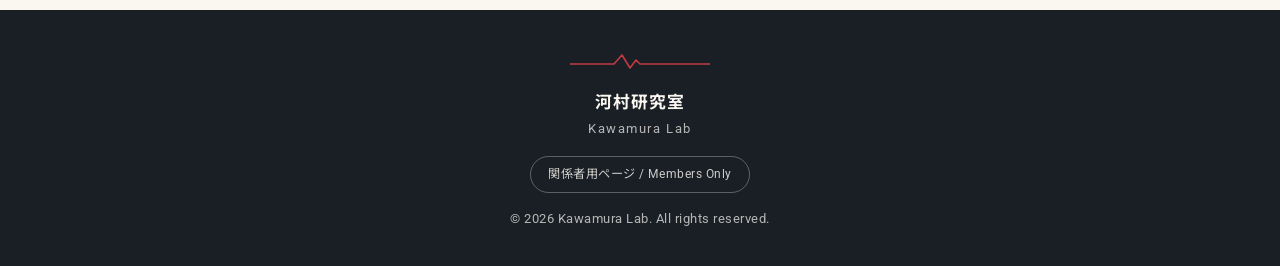
==== commit c4515b7d: "キャッシュ対策：CSS/JSの読み込みにバージョンを付与" ====
--- a/contact.html
+++ b/contact.html
@@ -9,8 +9,8 @@
   <link rel="preconnect" href="https://fonts.googleapis.com">
   <link rel="preconnect" href="https://fonts.gstatic.com" crossorigin>
   <link href="https://fonts.googleapis.com/css2?family=Noto+Sans+JP:wght@400;500;700&family=Roboto:wght@400;500;700&display=swap" rel="stylesheet">
-  <link rel="stylesheet" href="css/style.css">
-  <script defer src="js/site.js"></script>
+  <link rel="stylesheet" href="css/style.css?v=20260909">
+  <script defer src="js/site.js?v=20260909"></script>
 </head>
 <body>
 
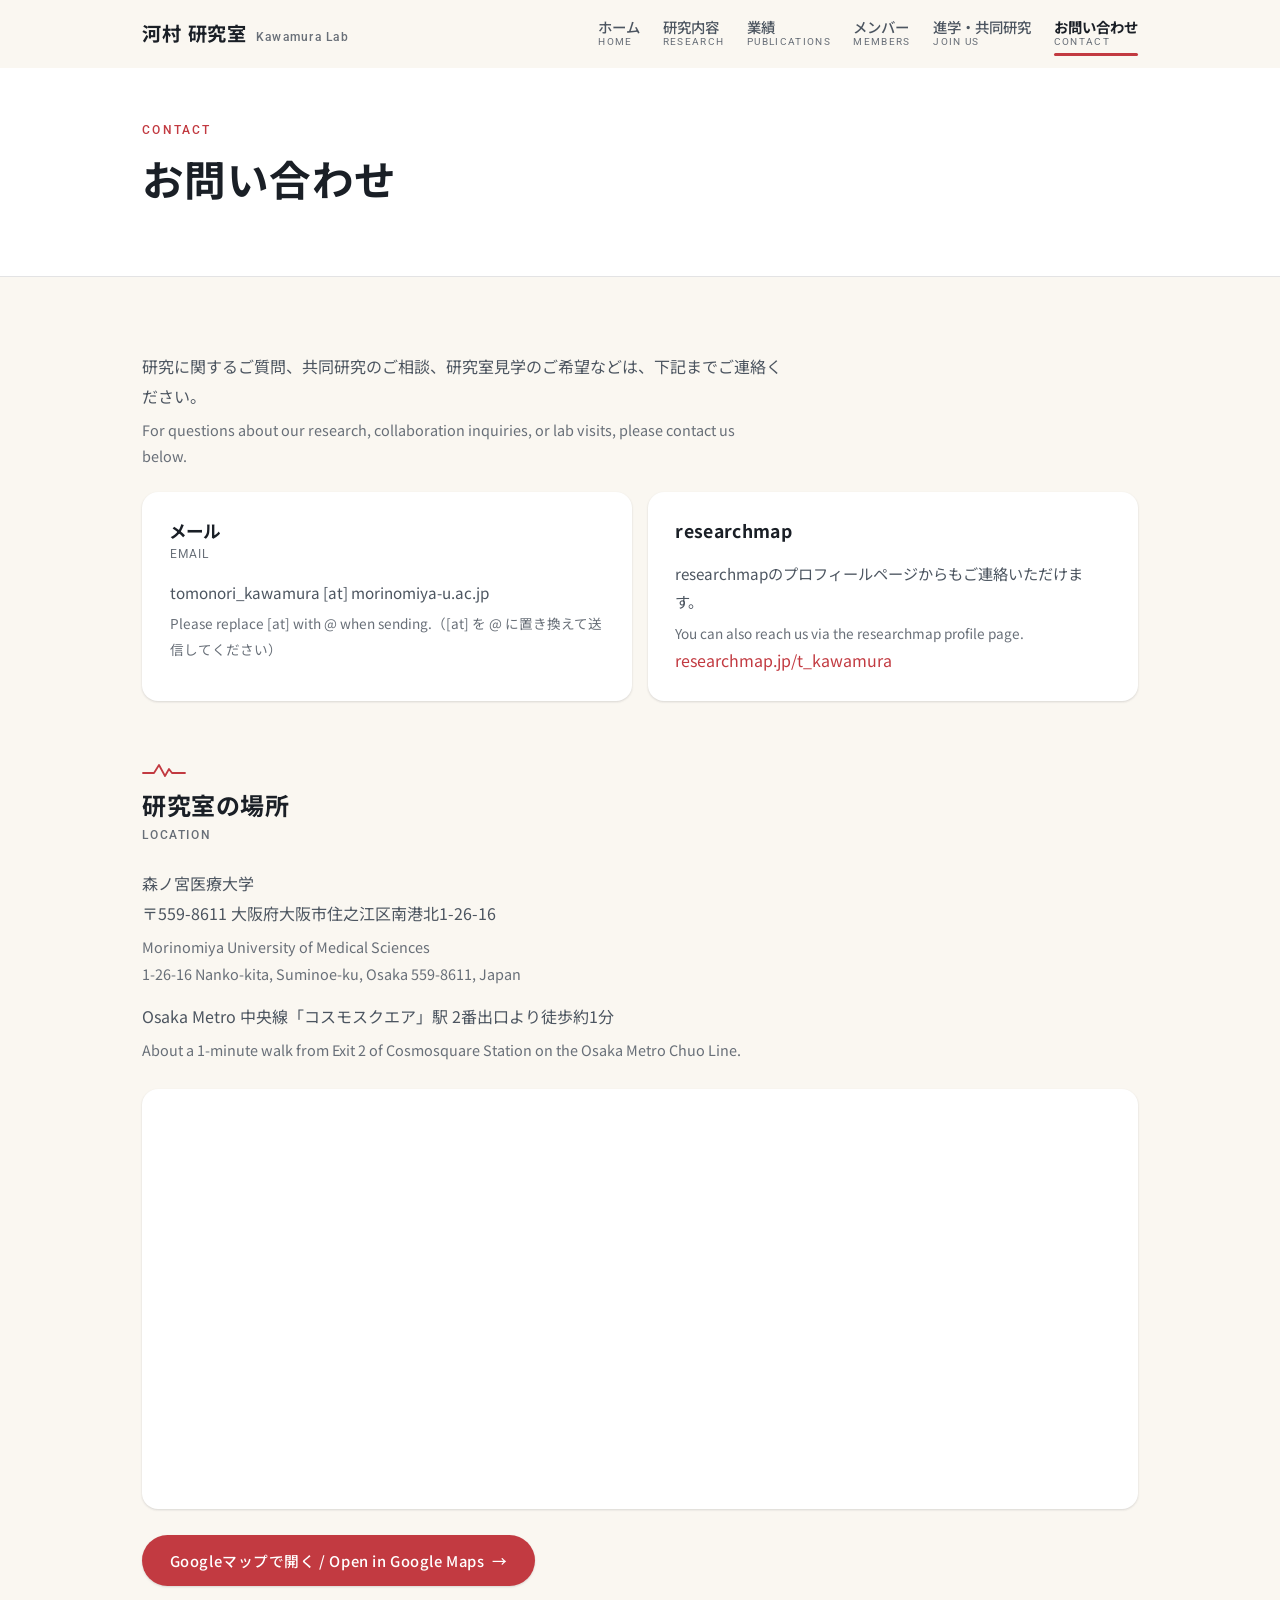
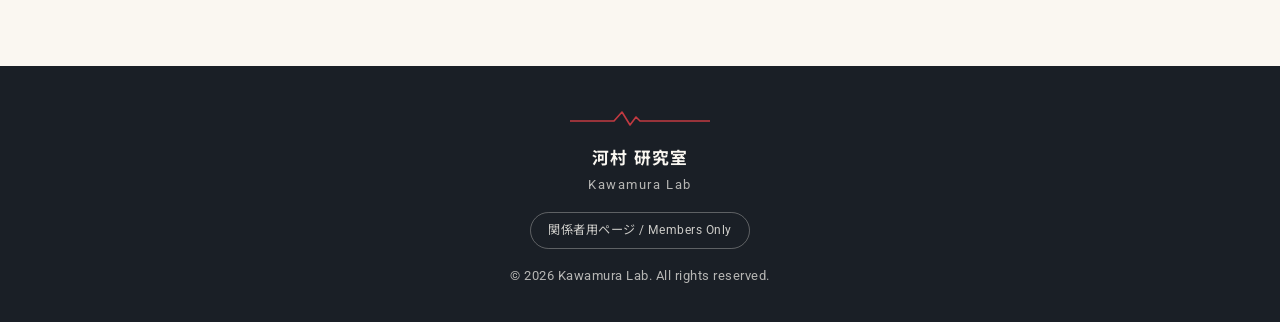
==== commit 99256343: "視認性を改善（研究室名の間隔・英語併記の文字色・1行の長さ）" ====
--- a/contact.html
+++ b/contact.html
@@ -9,15 +9,15 @@
   <link rel="preconnect" href="https://fonts.googleapis.com">
   <link rel="preconnect" href="https://fonts.gstatic.com" crossorigin>
   <link href="https://fonts.googleapis.com/css2?family=Noto+Sans+JP:wght@400;500;700&family=Roboto:wght@400;500;700&display=swap" rel="stylesheet">
-  <link rel="stylesheet" href="css/style.css?v=20260909">
-  <script defer src="js/site.js?v=20260909"></script>
+  <link rel="stylesheet" href="css/style.css?v=20260909b">
+  <script defer src="js/site.js?v=20260909b"></script>
 </head>
 <body>
 
 <header class="site-header">
   <div class="header-inner">
     <a class="brand" href="index.html">
-      <span class="brand-ja">河村研究室</span>
+      <span class="brand-ja"><span class="nm">河村</span>研究室</span>
       <span class="brand-en">Kawamura Lab</span>
     </a>
     <nav class="site-nav">
@@ -92,7 +92,7 @@
   <svg class="f-ecg" width="140" height="20" viewBox="0 0 140 20" aria-hidden="true">
     <polyline points="0,13 44,13 52,4 60,17 66,9 70,13 140,13" fill="none" stroke="currentColor" stroke-width="1.6" stroke-linecap="round" stroke-linejoin="round"/>
   </svg>
-  <div class="footer-name">河村研究室</div>
+  <div class="footer-name"><span class="nm">河村</span>研究室</div>
   <div class="footer-en">Kawamura Lab</div>
   <a class="footer-private" href="private.html">関係者用ページ / Members Only</a>
   <div>&copy; 2026 Kawamura Lab. All rights reserved.</div>
--- a/css/style.css
+++ b/css/style.css
@@ -11,7 +11,7 @@
   --surface-2: #f3efe6;    /* 一段沈んだ面 */
   --ink: #1a1f26;          /* 基本の文字 */
   --ink-2: #4c5560;        /* 二次テキスト */
-  --mute: #7b828c;         /* 英語併記・キャプション */
+  --mute: #686f78;         /* 英語併記・キャプション（背景に対し4.75:1／読みやすさの基準AAを満たす） */
   --line: rgba(26, 31, 38, 0.12);
   --beni: #c23a41;         /* アクセント（紅） */
   --beni-soft: rgba(194, 58, 65, 0.08);
@@ -43,6 +43,10 @@
 }
 
 * { margin: 0; padding: 0; box-sizing: border-box; }
+
+/* 研究室名の「河村」と「研究室」を少しだけ離して読みやすくする。
+   文字としての空白は入れないので、コピーや検索は「河村研究室」のまま。 */
+.nm { margin-right: 0.3em; }
 
 html { scroll-behavior: smooth; color-scheme: light dark; }
 
@@ -352,7 +356,8 @@
 /* 日英併記: .ja の直後に .en */
 p.en, li .en, .en { color: var(--mute); font-size: 0.9em; }
 p.ja + p.en { margin-top: 0.35rem; }
-p.ja { margin-top: 0.9rem; color: var(--ink-2); }
+p.ja { margin-top: 0.9rem; color: var(--ink-2); max-width: 40em; }
+p.en { max-width: 44em; }
 
 /* ==========================================================
    マテリアルカード
@@ -456,8 +461,8 @@
   color: var(--mute);
   margin-top: 0.2rem;
 }
-.topic p.ja { max-width: 44em; }
-.topic p.en { max-width: 48em; font-size: 0.86rem; }
+.topic p.ja { max-width: 40em; }
+.topic p.en { max-width: 44em; font-size: 0.86rem; }
 
 /* ---- 業績リスト ---- */
 .pub-list { list-style: none; counter-reset: pub; display: grid; gap: 0.7rem; }
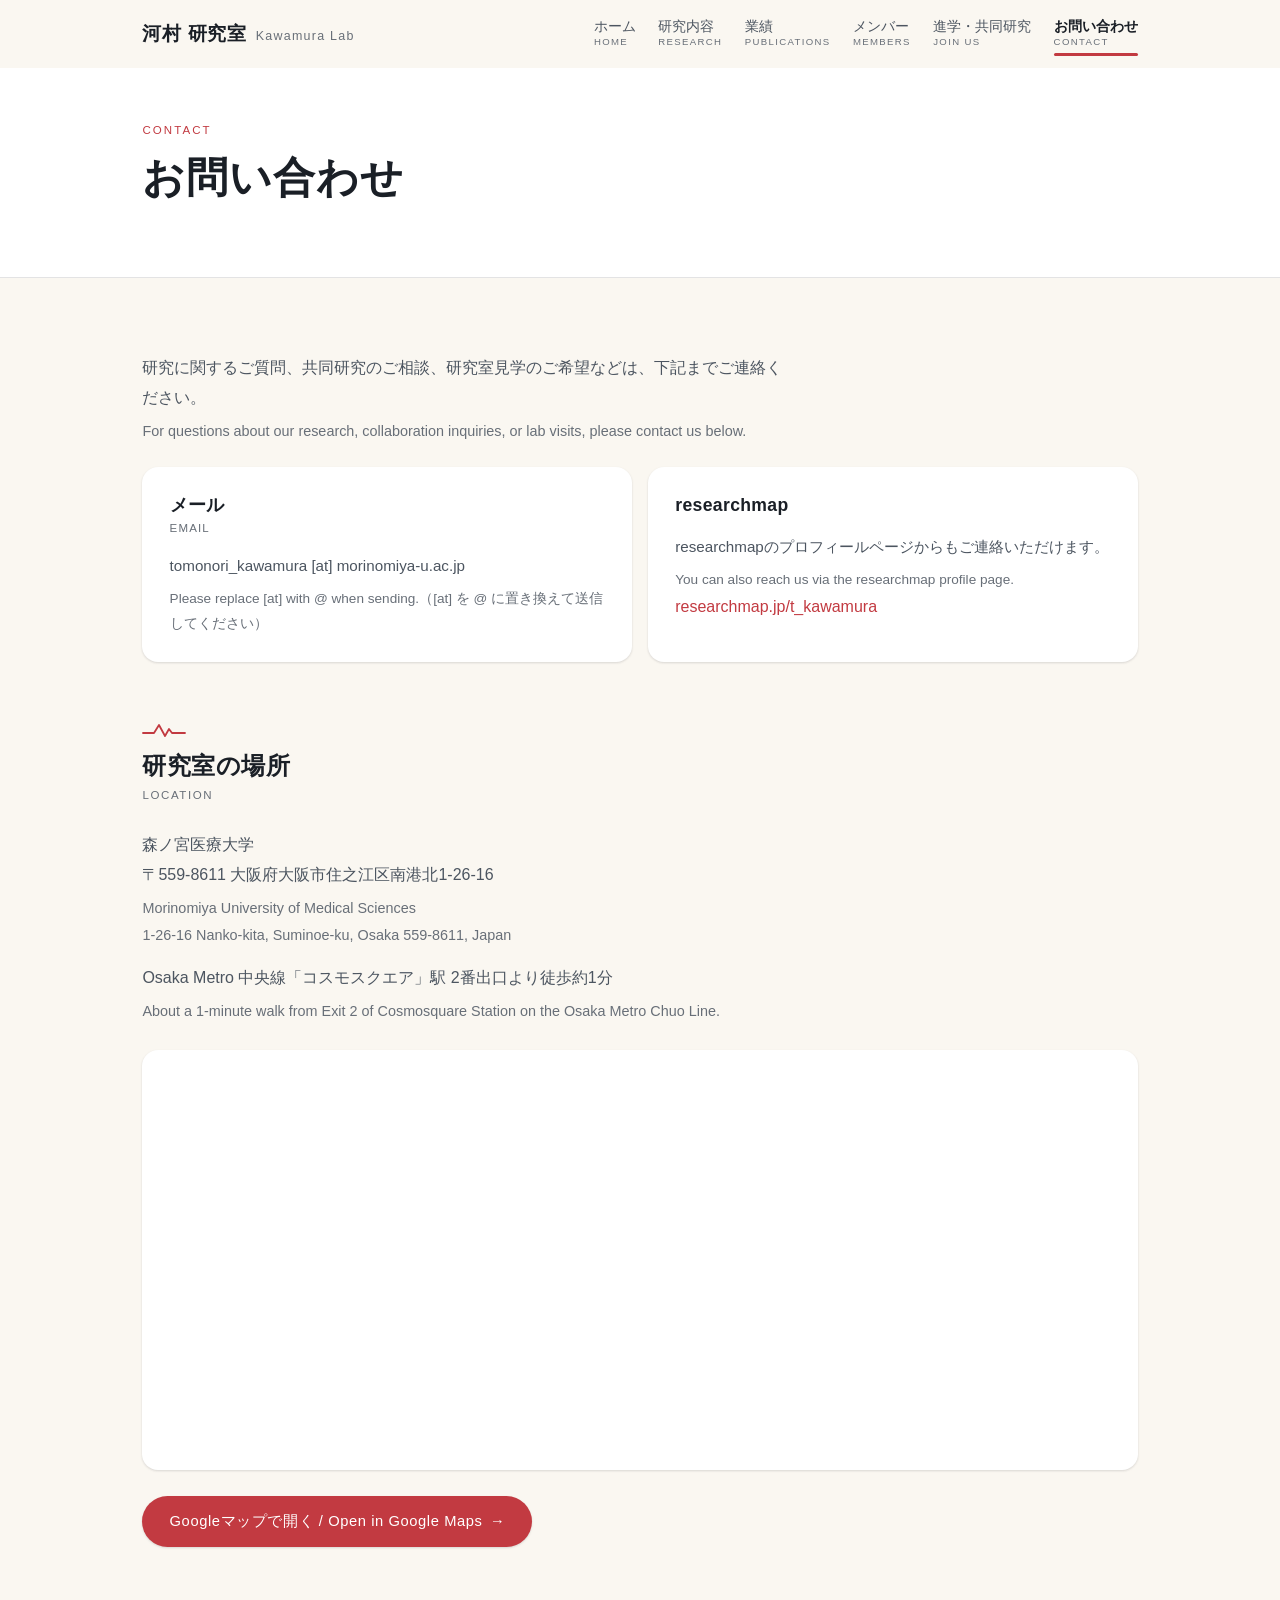
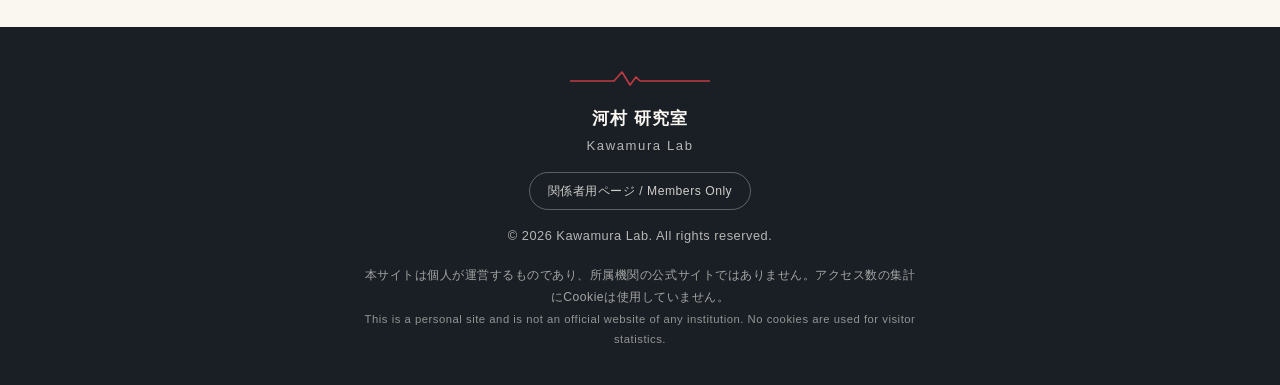
==== commit 8b03235f: "外部フォント読み込みを廃止・アクセス解析の受け皿を追加・フッターに注記を追加 Co-Authored-By: Claude Opus 5 <noreply@anthropic.com>" ====
--- a/contact.html
+++ b/contact.html
@@ -6,11 +6,18 @@
   <title>お問い合わせ | 河村研究室（森ノ宮医療大学） Kawamura Lab</title>
   <meta name="description" content="河村研究室へのお問い合わせ。Contact information for Kawamura Lab.">
   <link rel="icon" type="image/svg+xml" href="assets/favicon.svg">
-  <link rel="preconnect" href="https://fonts.googleapis.com">
-  <link rel="preconnect" href="https://fonts.gstatic.com" crossorigin>
-  <link href="https://fonts.googleapis.com/css2?family=Noto+Sans+JP:wght@400;500;700&family=Roboto:wght@400;500;700&display=swap" rel="stylesheet">
-  <link rel="stylesheet" href="css/style.css?v=20260909b">
-  <script defer src="js/site.js?v=20260909b"></script>
+  <link rel="canonical" href="https://kawamuratomonori-lab.github.io/contact.html">
+  <meta property="og:type" content="website">
+  <meta property="og:site_name" content="河村研究室 Kawamura Lab">
+  <meta property="og:locale" content="ja_JP">
+  <meta property="og:url" content="https://kawamuratomonori-lab.github.io/contact.html">
+  <meta property="og:title" content="お問い合わせ | 河村研究室 Kawamura Lab">
+  <meta property="og:description" content="河村研究室へのお問い合わせ。Contact information for Kawamura Lab.">
+  <meta property="og:image" content="https://kawamuratomonori-lab.github.io/assets/ogp.png">
+  <meta name="twitter:card" content="summary_large_image">
+  <link rel="stylesheet" href="css/style.css?v=20260915">
+  <script defer src="js/site.js?v=20260915"></script>
+  <script defer src="js/analytics.js?v=20260915"></script>
 </head>
 <body>
 
@@ -96,6 +103,10 @@
   <div class="footer-en">Kawamura Lab</div>
   <a class="footer-private" href="private.html">関係者用ページ / Members Only</a>
   <div>&copy; 2026 Kawamura Lab. All rights reserved.</div>
+  <p class="footer-note">
+    <span class="ja">本サイトは個人が運営するものであり、所属機関の公式サイトではありません。アクセス数の集計にCookieは使用していません。</span>
+    <span class="en">This is a personal site and is not an official website of any institution. No cookies are used for visitor statistics.</span>
+  </p>
 </footer>
 
 </body>
--- a/css/style.css
+++ b/css/style.css
@@ -18,10 +18,12 @@
   --on-beni: #ffffff;
   --maxw: 1040px;
 
-  /* ---- 書体（ヒラギノ角ゴシック優先。Windows等では Noto Sans JP / Roboto に自動でフォールバック） ---- */
-  --gothic: "Hiragino Kaku Gothic ProN", "Hiragino Sans", "Noto Sans JP", "Yu Gothic Medium", "Yu Gothic", "Meiryo", sans-serif;
-  --body: "Hiragino Kaku Gothic ProN", "Hiragino Sans", "Noto Sans JP", "Yu Gothic", "Meiryo", sans-serif;
-  --latin: "Hiragino Kaku Gothic ProN", "Hiragino Sans", "Roboto", "Noto Sans JP", sans-serif;
+  /* ---- 書体 ----
+     ヒラギノ角ゴシック（Mac）を第一候補とし、それ以外のOSでも
+     最初から入っている書体だけを使う。外部サーバーからは一切読み込まない。 */
+  --gothic: "Hiragino Kaku Gothic ProN", "Hiragino Sans", "Yu Gothic Medium", "Yu Gothic", "Meiryo", "Noto Sans CJK JP", sans-serif;
+  --body: "Hiragino Kaku Gothic ProN", "Hiragino Sans", "Yu Gothic Medium", "Yu Gothic", "Meiryo", "Noto Sans CJK JP", sans-serif;
+  --latin: "Hiragino Kaku Gothic ProN", "Hiragino Sans", "Segoe UI", "Yu Gothic Medium", "Meiryo", "Noto Sans CJK JP", sans-serif;
 
   /* ---- 角丸 ---- */
   --r-s: 8px;
@@ -805,6 +807,24 @@
 }
 .site-footer .footer-private:hover { background: var(--beni); color: #fff; border-color: var(--beni); text-decoration: none; }
 
+.site-footer .footer-note {
+  max-width: 46em;
+  margin: 1.1rem auto 0;
+  font-size: 0.76rem;
+  line-height: 1.75;
+  /* 暗いフッター上で読める明るさ（背景に対し6.7:1） */
+  color: color-mix(in srgb, var(--paper) 62%, transparent);
+}
+
+.site-footer .footer-note .ja,
+.site-footer .footer-note .en { display: block; }
+
+.site-footer .footer-note .en {
+  margin-top: 0.15rem;
+  font-size: 0.93em;
+  color: color-mix(in srgb, var(--paper) 54%, transparent);
+}
+
 /* ==========================================================
    ダークモード
    ========================================================== */
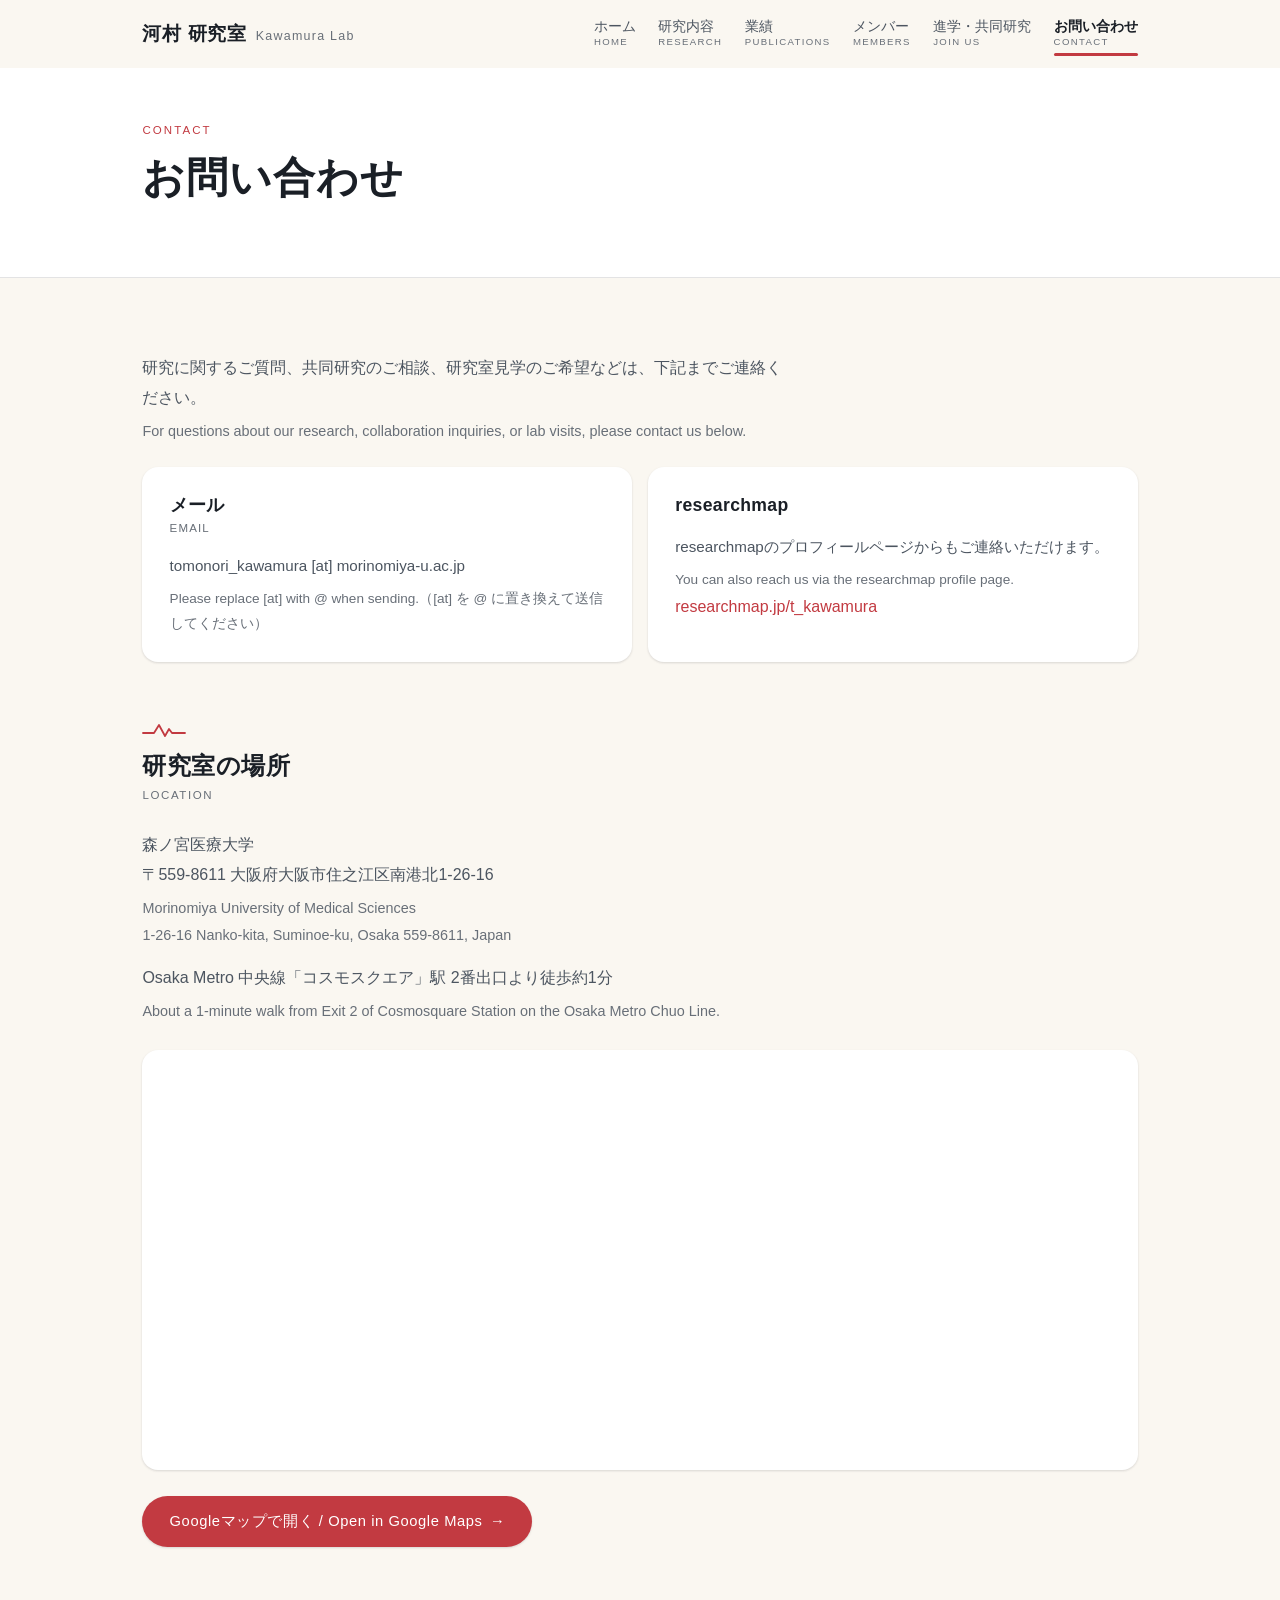
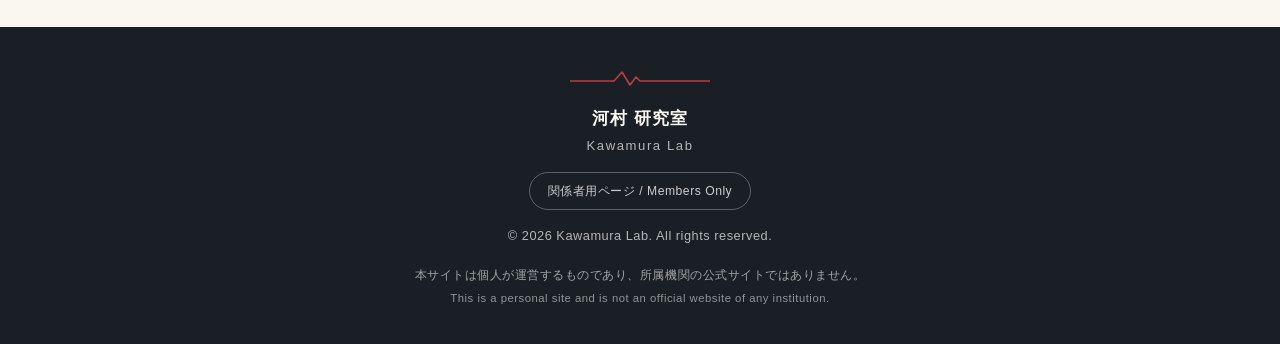
==== commit 6fefecaa: "アクセス解析を取りやめ（関連ファイル・記載を削除） Co-Authored-By: Claude Opus 5 <noreply@anthropic.com>" ====
--- a/contact.html
+++ b/contact.html
@@ -17,7 +17,6 @@
   <meta name="twitter:card" content="summary_large_image">
   <link rel="stylesheet" href="css/style.css?v=20260915">
   <script defer src="js/site.js?v=20260915"></script>
-  <script defer src="js/analytics.js?v=20260915"></script>
 </head>
 <body>
 
@@ -104,8 +103,8 @@
   <a class="footer-private" href="private.html">関係者用ページ / Members Only</a>
   <div>&copy; 2026 Kawamura Lab. All rights reserved.</div>
   <p class="footer-note">
-    <span class="ja">本サイトは個人が運営するものであり、所属機関の公式サイトではありません。アクセス数の集計にCookieは使用していません。</span>
-    <span class="en">This is a personal site and is not an official website of any institution. No cookies are used for visitor statistics.</span>
+    <span class="ja">本サイトは個人が運営するものであり、所属機関の公式サイトではありません。</span>
+    <span class="en">This is a personal site and is not an official website of any institution.</span>
   </p>
 </footer>
 
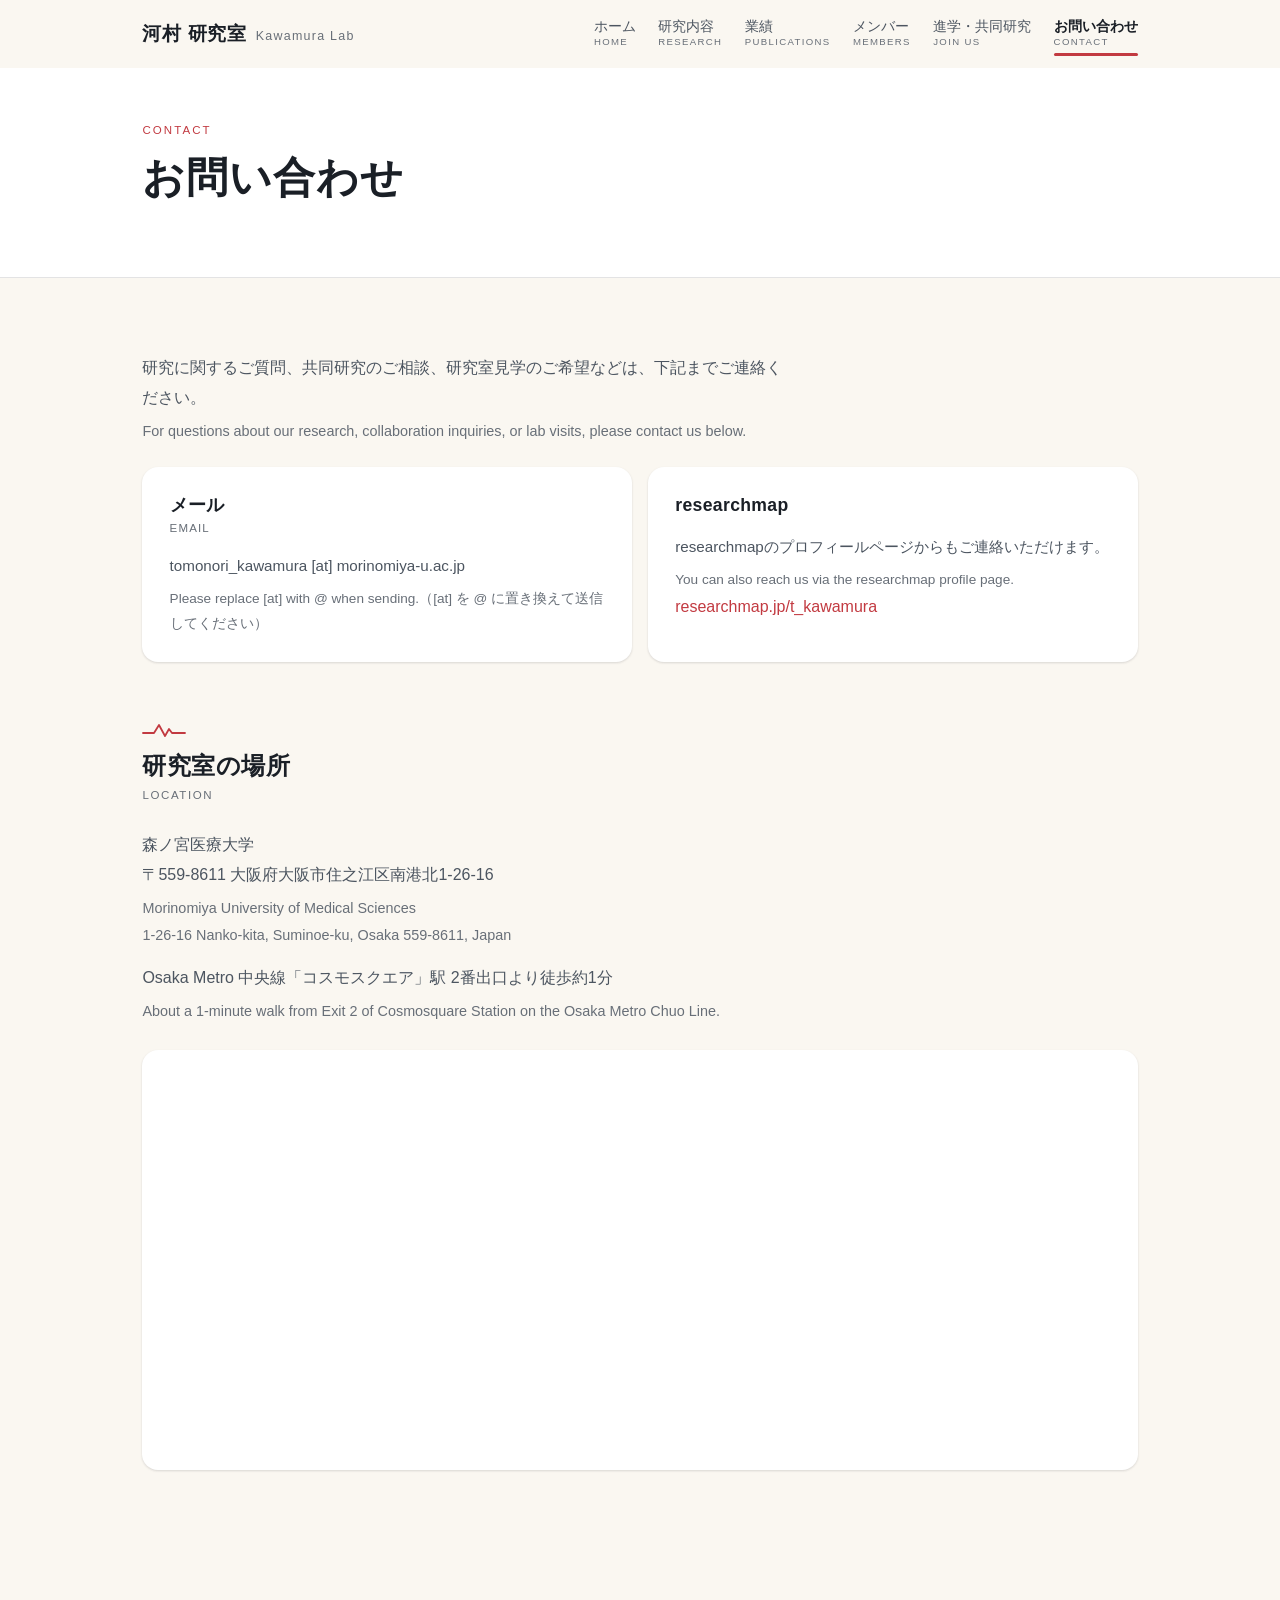
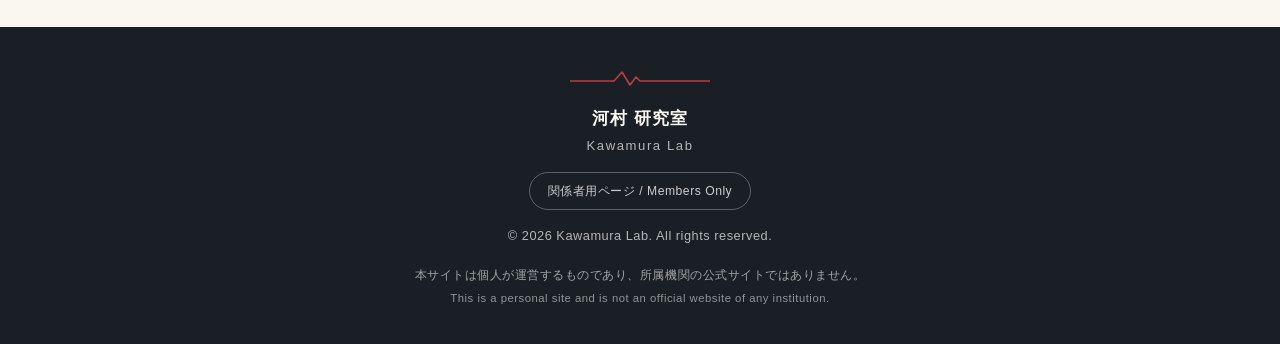
==== commit 91a270a4: "ダークモードでフッターの文字が読めない不具合を修正 --paper / --ink はダークモードで明暗が反転するため、フッターに使うと 背景と文字がほぼ同色（1.05:1）になっていた。フッター専用" ====
--- a/contact.html
+++ b/contact.html
@@ -15,8 +15,8 @@
   <meta property="og:description" content="河村研究室へのお問い合わせ。Contact information for Kawamura Lab.">
   <meta property="og:image" content="https://kawamuratomonori-lab.github.io/assets/ogp.png">
   <meta name="twitter:card" content="summary_large_image">
-  <link rel="stylesheet" href="css/style.css?v=20260915">
-  <script defer src="js/site.js?v=20260915"></script>
+  <link rel="stylesheet" href="css/style.css?v=20261010">
+  <script defer src="js/site.js?v=20261010"></script>
 </head>
 <body>
 
--- a/css/style.css
+++ b/css/style.css
@@ -16,6 +16,11 @@
   --beni: #c23a41;         /* アクセント（紅） */
   --beni-soft: rgba(194, 58, 65, 0.08);
   --on-beni: #ffffff;
+
+  /* ---- フッター専用。--paper/--ink はダークモードで明暗が入れ替わるため、
+         フッターだけは専用の色を持たせて「暗い背景＋明るい文字」を固定する ---- */
+  --footer-bg: #1a1f26;
+  --footer-fg: #faf7f1;
   --maxw: 1040px;
 
   /* ---- 書体 ----
@@ -777,8 +782,8 @@
    フッター
    ========================================================== */
 .site-footer {
-  background: var(--ink);
-  color: color-mix(in srgb, var(--paper) 70%, transparent);
+  background: var(--footer-bg);
+  color: color-mix(in srgb, var(--footer-fg) 70%, transparent);
   text-align: center;
   padding: 2.6rem 1.4rem 2.2rem;
   font-family: var(--latin);
@@ -789,7 +794,7 @@
 .site-footer .footer-name {
   font-family: var(--gothic);
   font-weight: 700;
-  color: var(--paper);
+  color: var(--footer-fg);
   font-size: 1.05rem;
   letter-spacing: 0.06em;
 }
@@ -798,9 +803,9 @@
   display: inline-block;
   margin-bottom: 0.9rem;
   padding: 0.4rem 1.1rem;
-  border: 1px solid color-mix(in srgb, var(--paper) 30%, transparent);
+  border: 1px solid color-mix(in srgb, var(--footer-fg) 30%, transparent);
   border-radius: var(--r-full);
-  color: color-mix(in srgb, var(--paper) 80%, transparent);
+  color: color-mix(in srgb, var(--footer-fg) 80%, transparent);
   font-size: 0.76rem;
   text-decoration: none;
   transition: background var(--d2) var(--ease), color var(--d2) var(--ease);
@@ -812,8 +817,8 @@
   margin: 1.1rem auto 0;
   font-size: 0.76rem;
   line-height: 1.75;
-  /* 暗いフッター上で読める明るさ（背景に対し6.7:1） */
-  color: color-mix(in srgb, var(--paper) 62%, transparent);
+  /* 暗いフッター上で読める明るさ（明暗どちらでも6.2:1以上） */
+  color: color-mix(in srgb, var(--footer-fg) 62%, transparent);
 }
 
 .site-footer .footer-note .ja,
@@ -822,7 +827,7 @@
 .site-footer .footer-note .en {
   margin-top: 0.15rem;
   font-size: 0.93em;
-  color: color-mix(in srgb, var(--paper) 54%, transparent);
+  color: color-mix(in srgb, var(--footer-fg) 54%, transparent);
 }
 
 /* ==========================================================
@@ -843,8 +848,9 @@
     --e1: 0 1px 2px rgba(0, 0, 0, 0.4), 0 1px 3px rgba(0, 0, 0, 0.3);
     --e2: 0 2px 6px rgba(0, 0, 0, 0.45), 0 1px 2px rgba(0, 0, 0, 0.3);
     --e3: 0 8px 20px rgba(0, 0, 0, 0.5), 0 2px 6px rgba(0, 0, 0, 0.35);
+    --footer-bg: #0c0f13;
+    --footer-fg: #e9e4da;
   }
-  .site-footer { background: #0c0f13; }
 }
 
 /* ==========================================================
